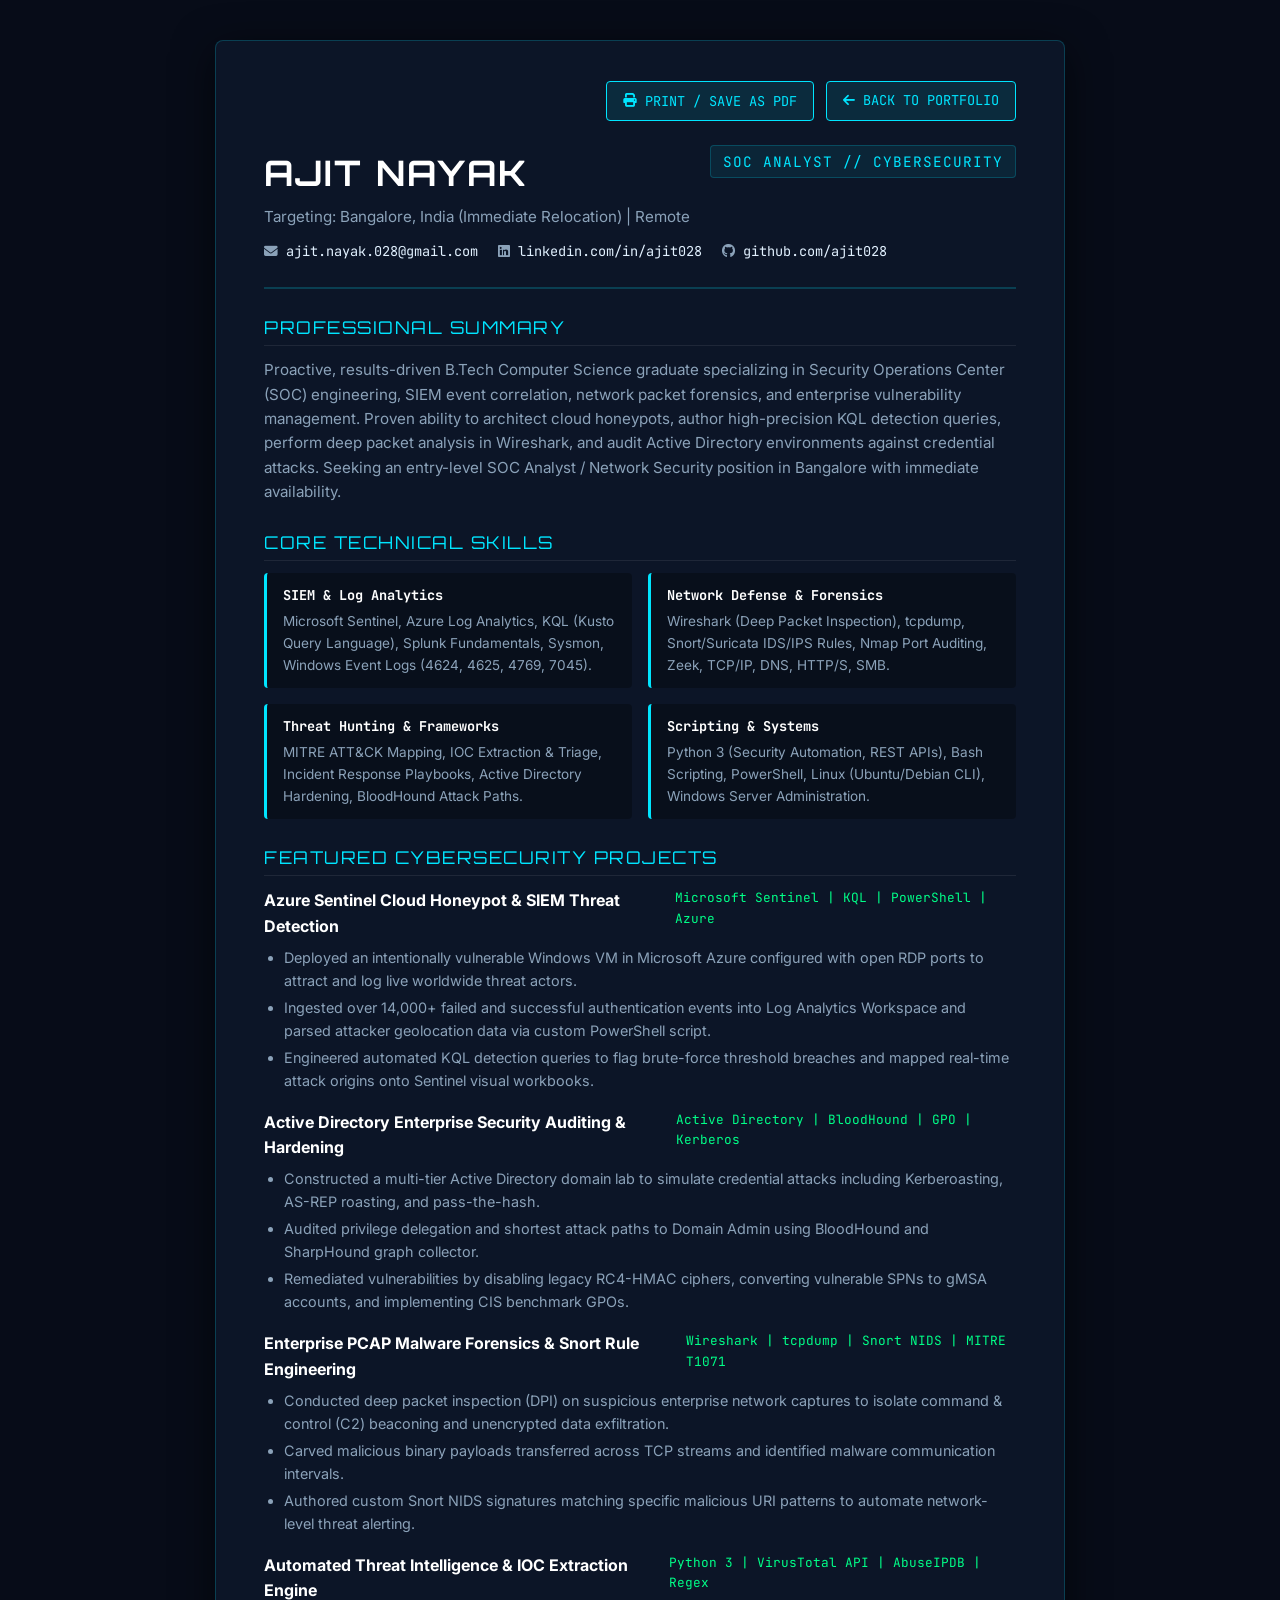
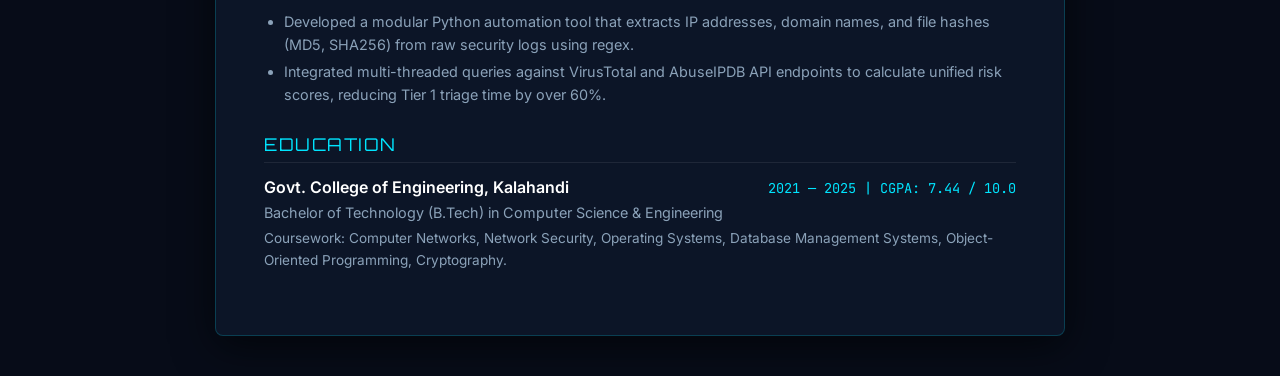
==== resume.html @ 0f92e70e "feat: futuristic animated SOC cybersecurity portfolio site ready for GitHub Pages" ====
<!DOCTYPE html>
<html lang="en">
<head>
  <meta charset="UTF-8">
  <meta name="viewport" content="width=device-width, initial-scale=1.0">
  <title>Ajit Nayak // Resume - SOC Analyst & Cybersecurity Specialist</title>
  <link rel="preconnect" href="https://fonts.googleapis.com">
  <link rel="preconnect" href="https://fonts.gstatic.com" crossorigin>
  <link href="https://fonts.googleapis.com/css2?family=Inter:wght@300;400;500;600;700&family=JetBrains+Mono:wght@400;600;700&family=Orbitron:wght@600;700&display=swap" rel="stylesheet">
  <link rel="stylesheet" href="https://cdnjs.cloudflare.com/ajax/libs/font-awesome/6.5.1/css/all.min.css">

  <style>
    :root {
      --bg: #070c18;
      --card-bg: #0c1527;
      --primary: #00e5ff;
      --accent: #00ff88;
      --text: #e2f1ff;
      --muted: #8ba2b9;
      --border: rgba(0, 229, 255, 0.2);
      --font-sans: 'Inter', sans-serif;
      --font-mono: 'JetBrains Mono', monospace;
      --font-head: 'Orbitron', sans-serif;
    }

    * {
      box-sizing: border-box;
      margin: 0;
      padding: 0;
    }

    body {
      font-family: var(--font-sans);
      background-color: var(--bg);
      color: var(--text);
      line-height: 1.6;
      padding: 40px 20px;
    }

    .resume-container {
      max-width: 850px;
      margin: 0 auto;
      background: var(--card-bg);
      border: 1px solid var(--border);
      border-radius: 8px;
      padding: 40px 48px;
      box-shadow: 0 10px 40px rgba(0,0,0,0.6);
    }

    .resume-actions {
      display: flex;
      justify-content: flex-end;
      gap: 12px;
      margin-bottom: 24px;
    }

    .action-btn {
      background: rgba(0, 229, 255, 0.1);
      color: var(--primary);
      border: 1px solid var(--primary);
      padding: 8px 16px;
      border-radius: 4px;
      font-family: var(--font-mono);
      font-size: 0.85rem;
      cursor: pointer;
      text-decoration: none;
      display: inline-flex;
      align-items: center;
      gap: 8px;
      transition: 0.2s ease;
    }

    .action-btn:hover {
      background: var(--primary);
      color: #000;
      box-shadow: 0 0 15px rgba(0, 229, 255, 0.4);
    }

    header {
      border-bottom: 2px solid var(--border);
      padding-bottom: 24px;
      margin-bottom: 24px;
    }

    .name-title {
      display: flex;
      justify-content: space-between;
      align-items: flex-start;
      margin-bottom: 12px;
    }

    h1 {
      font-family: var(--font-head);
      font-size: 2.2rem;
      color: #fff;
      letter-spacing: 2px;
    }

    .role-badge {
      font-family: var(--font-mono);
      font-size: 0.9rem;
      color: var(--primary);
      background: rgba(0, 229, 255, 0.08);
      border: 1px solid var(--border);
      padding: 4px 12px;
      border-radius: 4px;
      letter-spacing: 1px;
    }

    .contact-bar {
      display: flex;
      flex-wrap: wrap;
      gap: 20px;
      font-family: var(--font-mono);
      font-size: 0.85rem;
      color: var(--muted);
    }

    .contact-bar a {
      color: var(--text);
      text-decoration: none;
      transition: color 0.2s;
    }

    .contact-bar a:hover {
      color: var(--primary);
    }

    section {
      margin-bottom: 24px;
    }

    .section-heading {
      font-family: var(--font-head);
      font-size: 1.1rem;
      color: var(--primary);
      letter-spacing: 1.5px;
      margin-bottom: 12px;
      text-transform: uppercase;
      border-bottom: 1px solid rgba(255,255,255,0.08);
      padding-bottom: 4px;
    }

    .summary-text {
      font-size: 0.95rem;
      color: var(--muted);
      line-height: 1.6;
    }

    .grid-skills {
      display: grid;
      grid-template-columns: 1fr 1fr;
      gap: 16px;
    }

    .skill-block {
      background: rgba(0, 0, 0, 0.3);
      padding: 12px 16px;
      border-radius: 4px;
      border-left: 3px solid var(--primary);
    }

    .skill-block-title {
      font-family: var(--font-mono);
      font-weight: 700;
      font-size: 0.85rem;
      color: #fff;
      margin-bottom: 4px;
    }

    .skill-block-desc {
      font-size: 0.85rem;
      color: var(--muted);
    }

    .project-entry {
      margin-bottom: 18px;
    }

    .project-header-row {
      display: flex;
      justify-content: space-between;
      margin-bottom: 4px;
    }

    .project-title-name {
      font-weight: 700;
      font-size: 1rem;
      color: #fff;
    }

    .project-tech {
      font-family: var(--font-mono);
      font-size: 0.8rem;
      color: var(--accent);
    }

    ul.project-bullets {
      padding-left: 20px;
      color: var(--muted);
      font-size: 0.9rem;
      margin-top: 6px;
    }

    ul.project-bullets li {
      margin-bottom: 4px;
    }

    .edu-row {
      display: flex;
      justify-content: space-between;
      align-items: baseline;
      margin-bottom: 4px;
    }

    .edu-inst {
      font-weight: 600;
      color: #fff;
    }

    .edu-date {
      font-family: var(--font-mono);
      font-size: 0.85rem;
      color: var(--primary);
    }

    /* Print Styles */
    @media print {
      body {
        background: #fff !important;
        color: #000 !important;
        padding: 0;
      }
      .resume-container {
        border: none !important;
        box-shadow: none !important;
        padding: 0 !important;
        background: #fff !important;
      }
      .resume-actions {
        display: none !important;
      }
      h1, .edu-inst, .project-title-name, .skill-block-title {
        color: #000 !important;
      }
      .role-badge, .section-heading, .edu-date {
        color: #0056b3 !important;
        background: none !important;
        border: none !important;
      }
      .summary-text, .skill-block-desc, ul.project-bullets, .contact-bar {
        color: #333 !important;
      }
      .skill-block {
        background: #f8f9fa !important;
        border-left: 3px solid #0056b3 !important;
      }
      .contact-bar a {
        color: #000 !important;
      }
    }
  </style>
</head>
<body>

  <div class="resume-container">
    <div class="resume-actions">
      <button class="action-btn" onclick="window.print()">
        <i class="fas fa-print"></i> PRINT / SAVE AS PDF
      </button>
      <a href="index.html" class="action-btn">
        <i class="fas fa-arrow-left"></i> BACK TO PORTFOLIO
      </a>
    </div>

    <header>
      <div class="name-title">
        <div>
          <h1>AJIT NAYAK</h1>
          <div style="font-size: 0.95rem; color: var(--muted); margin-top: 4px;">Targeting: Bangalore, India (Immediate Relocation) | Remote</div>
        </div>
        <div class="role-badge">SOC ANALYST // CYBERSECURITY</div>
      </div>

      <div class="contact-bar">
        <span><i class="fas fa-envelope"></i> <a href="mailto:ajit.nayak.028@gmail.com">ajit.nayak.028@gmail.com</a></span>
        <span><i class="fab fa-linkedin"></i> <a href="https://linkedin.com/in/ajit028" target="_blank">linkedin.com/in/ajit028</a></span>
        <span><i class="fab fa-github"></i> <a href="https://github.com/ajit028" target="_blank">github.com/ajit028</a></span>
      </div>
    </header>

    <!-- Professional Summary -->
    <section>
      <div class="section-heading">PROFESSIONAL SUMMARY</div>
      <p class="summary-text">
        Proactive, results-driven B.Tech Computer Science graduate specializing in Security Operations Center (SOC) engineering, SIEM event correlation, network packet forensics, and enterprise vulnerability management. Proven ability to architect cloud honeypots, author high-precision KQL detection queries, perform deep packet analysis in Wireshark, and audit Active Directory environments against credential attacks. Seeking an entry-level SOC Analyst / Network Security position in Bangalore with immediate availability.
      </p>
    </section>

    <!-- Technical Skills -->
    <section>
      <div class="section-heading">CORE TECHNICAL SKILLS</div>
      <div class="grid-skills">
        <div class="skill-block">
          <div class="skill-block-title">SIEM & Log Analytics</div>
          <div class="skill-block-desc">Microsoft Sentinel, Azure Log Analytics, KQL (Kusto Query Language), Splunk Fundamentals, Sysmon, Windows Event Logs (4624, 4625, 4769, 7045).</div>
        </div>
        <div class="skill-block">
          <div class="skill-block-title">Network Defense & Forensics</div>
          <div class="skill-block-desc">Wireshark (Deep Packet Inspection), tcpdump, Snort/Suricata IDS/IPS Rules, Nmap Port Auditing, Zeek, TCP/IP, DNS, HTTP/S, SMB.</div>
        </div>
        <div class="skill-block">
          <div class="skill-block-title">Threat Hunting & Frameworks</div>
          <div class="skill-block-desc">MITRE ATT&CK Mapping, IOC Extraction & Triage, Incident Response Playbooks, Active Directory Hardening, BloodHound Attack Paths.</div>
        </div>
        <div class="skill-block">
          <div class="skill-block-title">Scripting & Systems</div>
          <div class="skill-block-desc">Python 3 (Security Automation, REST APIs), Bash Scripting, PowerShell, Linux (Ubuntu/Debian CLI), Windows Server Administration.</div>
        </div>
      </div>
    </section>

    <!-- Hands-on Security Projects -->
    <section>
      <div class="section-heading">FEATURED CYBERSECURITY PROJECTS</div>

      <div class="project-entry">
        <div class="project-header-row">
          <span class="project-title-name">Azure Sentinel Cloud Honeypot & SIEM Threat Detection</span>
          <span class="project-tech">Microsoft Sentinel | KQL | PowerShell | Azure</span>
        </div>
        <ul class="project-bullets">
          <li>Deployed an intentionally vulnerable Windows VM in Microsoft Azure configured with open RDP ports to attract and log live worldwide threat actors.</li>
          <li>Ingested over 14,000+ failed and successful authentication events into Log Analytics Workspace and parsed attacker geolocation data via custom PowerShell script.</li>
          <li>Engineered automated KQL detection queries to flag brute-force threshold breaches and mapped real-time attack origins onto Sentinel visual workbooks.</li>
        </ul>
      </div>

      <div class="project-entry">
        <div class="project-header-row">
          <span class="project-title-name">Active Directory Enterprise Security Auditing & Hardening</span>
          <span class="project-tech">Active Directory | BloodHound | GPO | Kerberos</span>
        </div>
        <ul class="project-bullets">
          <li>Constructed a multi-tier Active Directory domain lab to simulate credential attacks including Kerberoasting, AS-REP roasting, and pass-the-hash.</li>
          <li>Audited privilege delegation and shortest attack paths to Domain Admin using BloodHound and SharpHound graph collector.</li>
          <li>Remediated vulnerabilities by disabling legacy RC4-HMAC ciphers, converting vulnerable SPNs to gMSA accounts, and implementing CIS benchmark GPOs.</li>
        </ul>
      </div>

      <div class="project-entry">
        <div class="project-header-row">
          <span class="project-title-name">Enterprise PCAP Malware Forensics & Snort Rule Engineering</span>
          <span class="project-tech">Wireshark | tcpdump | Snort NIDS | MITRE T1071</span>
        </div>
        <ul class="project-bullets">
          <li>Conducted deep packet inspection (DPI) on suspicious enterprise network captures to isolate command & control (C2) beaconing and unencrypted data exfiltration.</li>
          <li>Carved malicious binary payloads transferred across TCP streams and identified malware communication intervals.</li>
          <li>Authored custom Snort NIDS signatures matching specific malicious URI patterns to automate network-level threat alerting.</li>
        </ul>
      </div>

      <div class="project-entry">
        <div class="project-header-row">
          <span class="project-title-name">Automated Threat Intelligence & IOC Extraction Engine</span>
          <span class="project-tech">Python 3 | VirusTotal API | AbuseIPDB | Regex</span>
        </div>
        <ul class="project-bullets">
          <li>Developed a modular Python automation tool that extracts IP addresses, domain names, and file hashes (MD5, SHA256) from raw security logs using regex.</li>
          <li>Integrated multi-threaded queries against VirusTotal and AbuseIPDB API endpoints to calculate unified risk scores, reducing Tier 1 triage time by over 60%.</li>
        </ul>
      </div>
    </section>

    <!-- Education -->
    <section>
      <div class="section-heading">EDUCATION</div>
      <div class="edu-row">
        <div>
          <div class="edu-inst">Govt. College of Engineering, Kalahandi</div>
          <div style="font-size: 0.9rem; color: var(--muted);">Bachelor of Technology (B.Tech) in Computer Science & Engineering</div>
        </div>
        <div class="edu-date">2021 — 2025 | CGPA: 7.44 / 10.0</div>
      </div>
      <div style="font-size: 0.85rem; color: var(--muted); margin-top: 4px;">
        Coursework: Computer Networks, Network Security, Operating Systems, Database Management Systems, Object-Oriented Programming, Cryptography.
      </div>
    </section>
  </div>

</body>
</html>
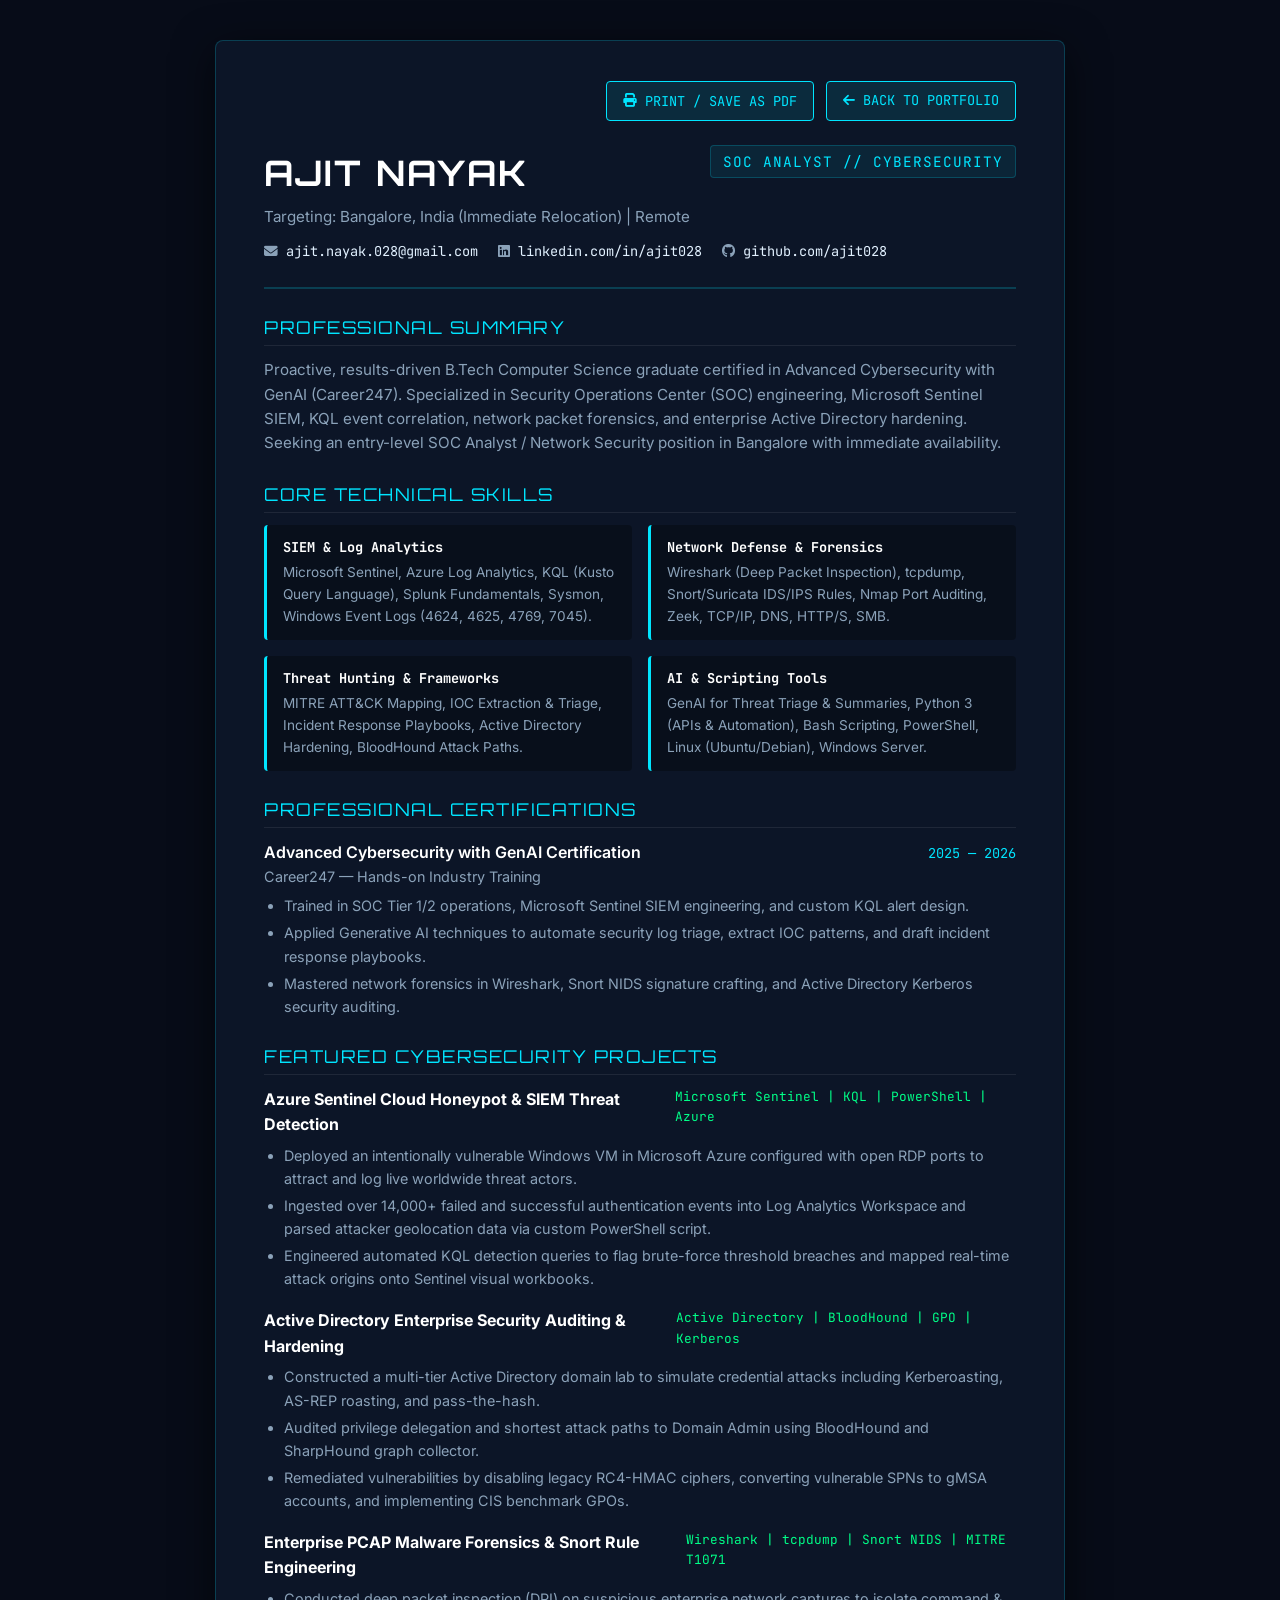
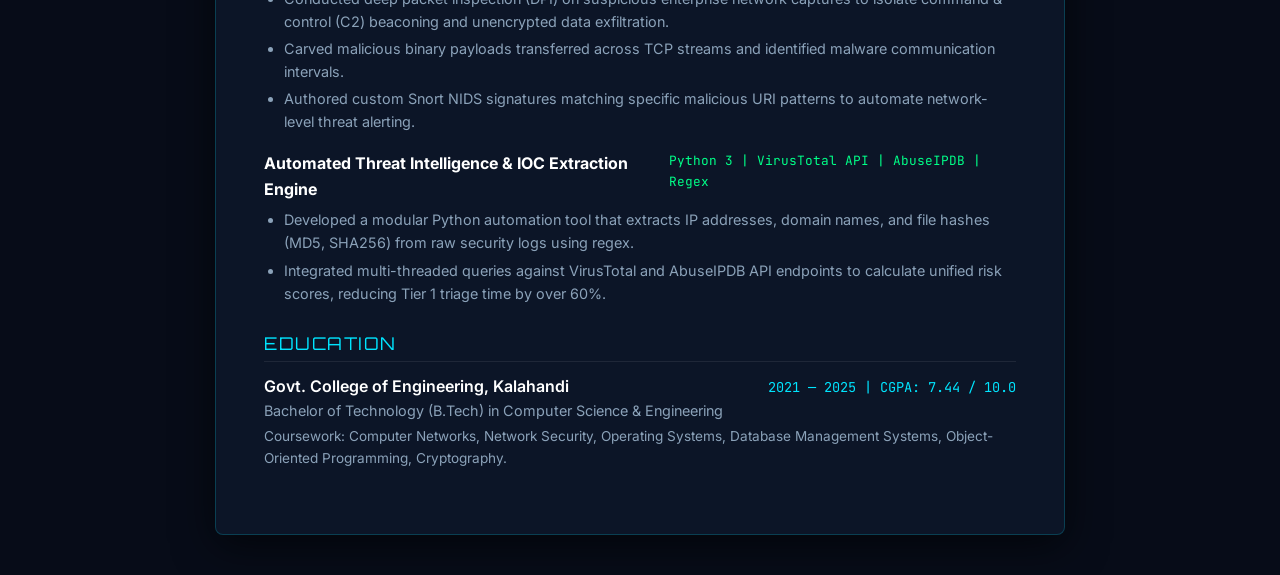
==== commit 6ef20547: "feat: add Career247 Advanced Cybersecurity with GenAI certification and fix typewriter cache" ====
--- a/resume.html
+++ b/resume.html
@@ -293,7 +293,7 @@
     <section>
       <div class="section-heading">PROFESSIONAL SUMMARY</div>
       <p class="summary-text">
-        Proactive, results-driven B.Tech Computer Science graduate specializing in Security Operations Center (SOC) engineering, SIEM event correlation, network packet forensics, and enterprise vulnerability management. Proven ability to architect cloud honeypots, author high-precision KQL detection queries, perform deep packet analysis in Wireshark, and audit Active Directory environments against credential attacks. Seeking an entry-level SOC Analyst / Network Security position in Bangalore with immediate availability.
+        Proactive, results-driven B.Tech Computer Science graduate certified in Advanced Cybersecurity with GenAI (Career247). Specialized in Security Operations Center (SOC) engineering, Microsoft Sentinel SIEM, KQL event correlation, network packet forensics, and enterprise Active Directory hardening. Seeking an entry-level SOC Analyst / Network Security position in Bangalore with immediate availability.
       </p>
     </section>
 
@@ -314,10 +314,27 @@
           <div class="skill-block-desc">MITRE ATT&CK Mapping, IOC Extraction & Triage, Incident Response Playbooks, Active Directory Hardening, BloodHound Attack Paths.</div>
         </div>
         <div class="skill-block">
-          <div class="skill-block-title">Scripting & Systems</div>
-          <div class="skill-block-desc">Python 3 (Security Automation, REST APIs), Bash Scripting, PowerShell, Linux (Ubuntu/Debian CLI), Windows Server Administration.</div>
-        </div>
-      </div>
+          <div class="skill-block-title">AI & Scripting Tools</div>
+          <div class="skill-block-desc">GenAI for Threat Triage & Summaries, Python 3 (APIs & Automation), Bash Scripting, PowerShell, Linux (Ubuntu/Debian), Windows Server.</div>
+        </div>
+      </div>
+    </section>
+
+    <!-- Certifications -->
+    <section>
+      <div class="section-heading">PROFESSIONAL CERTIFICATIONS</div>
+      <div class="edu-row">
+        <div>
+          <div class="edu-inst">Advanced Cybersecurity with GenAI Certification</div>
+          <div style="font-size: 0.9rem; color: var(--muted);">Career247 — Hands-on Industry Training</div>
+        </div>
+        <div class="edu-date">2025 — 2026</div>
+      </div>
+      <ul class="project-bullets">
+        <li>Trained in SOC Tier 1/2 operations, Microsoft Sentinel SIEM engineering, and custom KQL alert design.</li>
+        <li>Applied Generative AI techniques to automate security log triage, extract IOC patterns, and draft incident response playbooks.</li>
+        <li>Mastered network forensics in Wireshark, Snort NIDS signature crafting, and Active Directory Kerberos security auditing.</li>
+      </ul>
     </section>
 
     <!-- Hands-on Security Projects -->
